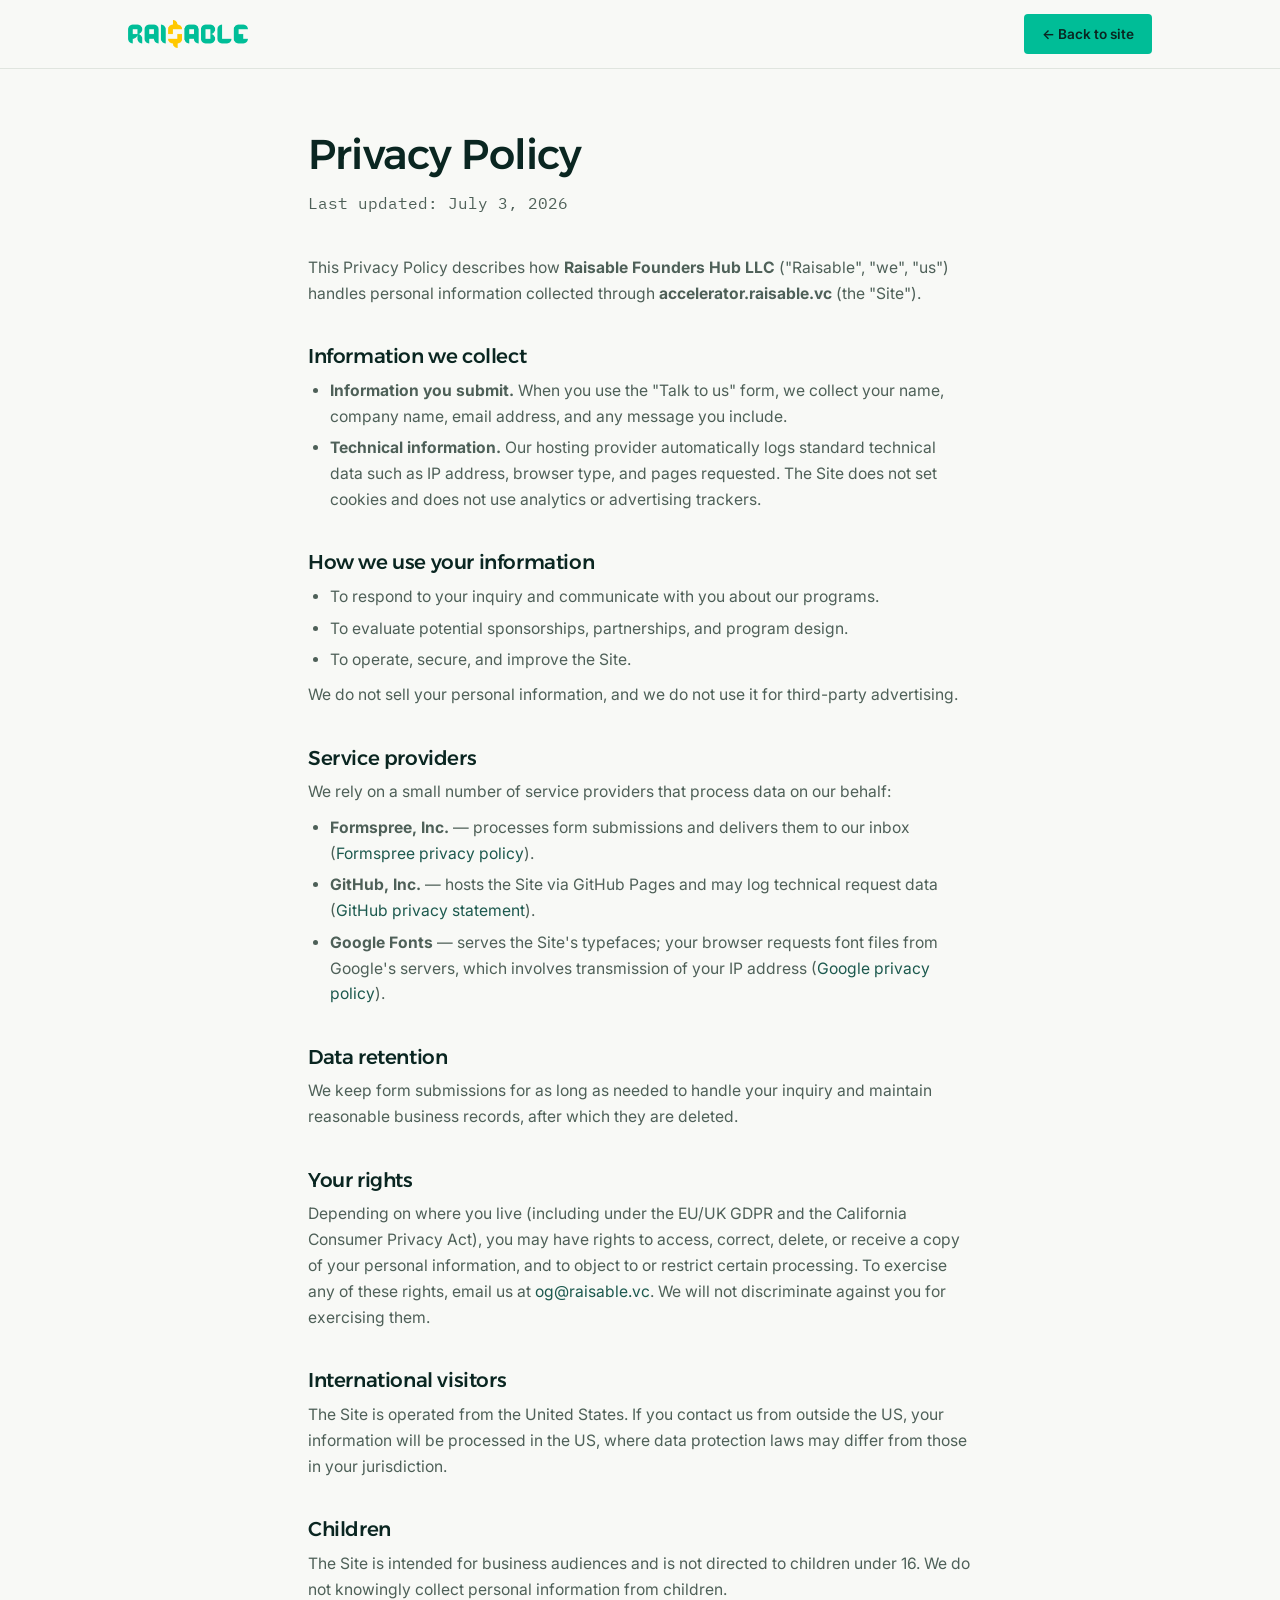
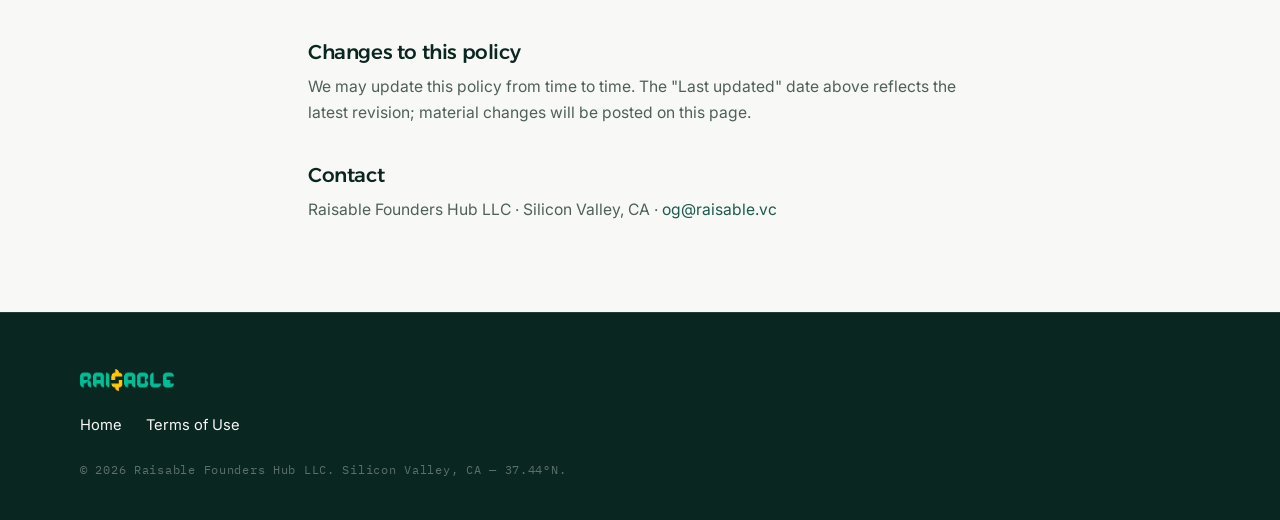
==== privacy.html @ 4e5933c9 "Legal pages + alternating dark-gradient sections - Privacy Policy and Terms of Use (Raisable Founder" ====
<!DOCTYPE html>
<html lang="en">
<head>
  <meta charset="UTF-8">
  <meta name="viewport" content="width=device-width, initial-scale=1.0">
  <title>Privacy Policy | Raisable</title>
  <meta name="description" content="Privacy Policy for accelerator.raisable.vc, operated by Raisable Founders Hub LLC.">
  <meta name="robots" content="noindex">
  <link rel="icon" href="data:image/svg+xml,%3Csvg xmlns='http://www.w3.org/2000/svg' viewBox='0 0 32 32'%3E%3Crect width='32' height='32' rx='7' fill='%230A2621'/%3E%3Ctext x='16' y='23' font-family='Arial,sans-serif' font-size='19' font-weight='700' fill='%2300BD97' text-anchor='middle'%3ER%3C/text%3E%3C/svg%3E">
  <link rel="preconnect" href="https://fonts.googleapis.com">
  <link rel="preconnect" href="https://fonts.gstatic.com" crossorigin>
  <link href="https://fonts.googleapis.com/css2?family=Alexandria:wght@400;500;600;700&family=Inter:wght@400;500;600&family=IBM+Plex+Mono:wght@400;500&display=swap" rel="stylesheet">
  <link rel="stylesheet" href="assets/css/style.css">
</head>
<body>

  <header class="nav is-solid">
    <div class="nav-inner">
      <a class="nav-logo" href="index.html" aria-label="Raisable — home">
        <img src="assets/img/logo.png" alt="Raisable" width="122" height="28">
      </a>
      <a class="btn btn-nav" style="margin-left:auto" href="index.html">← Back to site</a>
    </div>
  </header>

  <main class="legal-main">
    <h1>Privacy Policy</h1>
    <p class="legal-updated">Last updated: July 3, 2026</p>

    <p>This Privacy Policy describes how <strong>Raisable Founders Hub LLC</strong>
      ("Raisable", "we", "us") handles personal information collected through
      <strong>accelerator.raisable.vc</strong> (the "Site").</p>

    <h2>Information we collect</h2>
    <ul>
      <li><strong>Information you submit.</strong> When you use the "Talk to us" form, we
        collect your name, company name, email address, and any message you include.</li>
      <li><strong>Technical information.</strong> Our hosting provider automatically logs
        standard technical data such as IP address, browser type, and pages requested.
        The Site does not set cookies and does not use analytics or advertising trackers.</li>
    </ul>

    <h2>How we use your information</h2>
    <ul>
      <li>To respond to your inquiry and communicate with you about our programs.</li>
      <li>To evaluate potential sponsorships, partnerships, and program design.</li>
      <li>To operate, secure, and improve the Site.</li>
    </ul>
    <p>We do not sell your personal information, and we do not use it for third-party
      advertising.</p>

    <h2>Service providers</h2>
    <p>We rely on a small number of service providers that process data on our behalf:</p>
    <ul>
      <li><strong>Formspree, Inc.</strong> — processes form submissions and delivers them to
        our inbox (<a href="https://formspree.io/legal/privacy-policy/" rel="noopener">Formspree privacy policy</a>).</li>
      <li><strong>GitHub, Inc.</strong> — hosts the Site via GitHub Pages and may log
        technical request data (<a href="https://docs.github.com/en/site-policy/privacy-policies/github-general-privacy-statement" rel="noopener">GitHub privacy statement</a>).</li>
      <li><strong>Google Fonts</strong> — serves the Site's typefaces; your browser requests
        font files from Google's servers, which involves transmission of your IP address
        (<a href="https://policies.google.com/privacy" rel="noopener">Google privacy policy</a>).</li>
    </ul>

    <h2>Data retention</h2>
    <p>We keep form submissions for as long as needed to handle your inquiry and maintain
      reasonable business records, after which they are deleted.</p>

    <h2>Your rights</h2>
    <p>Depending on where you live (including under the EU/UK GDPR and the California
      Consumer Privacy Act), you may have rights to access, correct, delete, or receive a
      copy of your personal information, and to object to or restrict certain processing.
      To exercise any of these rights, email us at
      <a href="mailto:og@raisable.vc">og@raisable.vc</a>. We will not discriminate against
      you for exercising them.</p>

    <h2>International visitors</h2>
    <p>The Site is operated from the United States. If you contact us from outside the US,
      your information will be processed in the US, where data protection laws may differ
      from those in your jurisdiction.</p>

    <h2>Children</h2>
    <p>The Site is intended for business audiences and is not directed to children under 16.
      We do not knowingly collect personal information from children.</p>

    <h2>Changes to this policy</h2>
    <p>We may update this policy from time to time. The "Last updated" date above reflects
      the latest revision; material changes will be posted on this page.</p>

    <h2>Contact</h2>
    <p>Raisable Founders Hub LLC · Silicon Valley, CA ·
      <a href="mailto:og@raisable.vc">og@raisable.vc</a></p>
  </main>

  <footer class="footer">
    <div class="footer-inner">
      <img src="assets/img/logo.png" alt="Raisable" width="113" height="26">
      <div class="footer-links">
        <a href="index.html">Home</a>
        <a href="terms.html">Terms of Use</a>
      </div>
      <p class="footer-fine">© 2026 Raisable Founders Hub LLC. Silicon Valley, CA — 37.44°N.</p>
    </div>
  </footer>

</body>
</html>
---- assets/css/style.css ----
/* ============================================================
   Raisable Founders Hub — Accelerator-as-a-Service
   Brand palette (logo book): forest #0A2621 · emerald #00BD97 ·
   yellow #FFC700 · orange #FF6B00 · mid-green #1C594E
   Type: Alexandria (display) · Inter (body) · IBM Plex Mono (data)
   ============================================================ */

:root {
  --paper: #F8F9F6;
  --white: #FFFFFF;
  --ink: #0A2621;
  --soft: #4E6058;
  --line: #E0E5DF;
  --teal: #00BD97;
  --teal-ink: #1C594E;
  --yellow: #FFC700;
  --night: #0A2621;
  --night-soft: rgba(248, 249, 246, 0.72);

  --font-display: "Alexandria", "Avenir Next", sans-serif;
  --font-body: "Inter", -apple-system, "Segoe UI", sans-serif;
  --font-mono: "IBM Plex Mono", "SF Mono", monospace;

  --w-content: 1120px;
  --pad-x: clamp(20px, 5vw, 48px);
}

* { margin: 0; padding: 0; box-sizing: border-box; }

html { scroll-behavior: smooth; }

body {
  font-family: var(--font-body);
  font-size: 17px;
  line-height: 1.65;
  color: var(--ink);
  background: var(--paper);
  -webkit-font-smoothing: antialiased;
}

img, video { max-width: 100%; display: block; }

a { color: var(--teal-ink); text-decoration: none; }
a:hover { text-decoration: underline; text-underline-offset: 3px; }

:focus-visible {
  outline: 2px solid var(--teal);
  outline-offset: 3px;
  border-radius: 2px;
}

.skip-link {
  position: absolute; left: -9999px; top: 0;
  background: var(--ink); color: var(--paper);
  padding: 10px 18px; z-index: 100;
}
.skip-link:focus { left: 12px; top: 12px; }

/* ---------- Typography ---------- */

h1, h2, h3 {
  font-family: var(--font-display);
  font-weight: 500;
  line-height: 1.16;
  letter-spacing: -0.02em;
  text-wrap: balance;
}

/* Alexandria has no italic — accent words carry color instead */
h1 em, h2 em {
  font-style: normal;
  font-weight: 500;
  color: var(--teal-ink);
}

h2 { font-size: clamp(1.8rem, 3.6vw, 2.7rem); margin-bottom: 0.6em; }
h3 { font-size: 1.2rem; line-height: 1.3; }

.eyebrow {
  font-family: var(--font-mono);
  font-size: 0.78rem;
  font-weight: 500;
  letter-spacing: 0.14em;
  text-transform: uppercase;
  color: var(--teal-ink);
  margin-bottom: 1.1rem;
}
.eyebrow::before {
  content: "";
  display: inline-block;
  width: 8px; height: 8px;
  background: var(--teal);
  margin-right: 10px;
  vertical-align: baseline;
}
.eyebrow-light { color: var(--teal); }

.lede { font-size: 1.18rem; line-height: 1.6; color: var(--ink); max-width: 58ch; }
.quiet { color: var(--soft); }
.kicker {
  font-family: var(--font-display);
  font-weight: 500;
  font-size: 1.15rem;
  color: var(--teal-ink);
  margin-top: 1.6rem;
}

/* ---------- Buttons ---------- */

.btn {
  display: inline-block;
  font-family: var(--font-body);
  font-weight: 600;
  font-size: 0.95rem;
  padding: 14px 28px;
  border: 0;
  border-radius: 4px;
  cursor: pointer;
  transition: background-color 0.18s ease, transform 0.18s ease;
}
.btn:hover { text-decoration: none; }

.btn-primary {
  background: var(--teal);
  color: var(--night);
}
.btn-primary:hover { background: #0BD5AC; transform: translateY(-1px); }

.btn-nav {
  background: var(--teal);
  color: var(--night);
  padding: 9px 18px;
  font-size: 0.85rem;
}
.btn-nav:hover { background: #0BD5AC; }

.link-arrow {
  font-size: 0.95rem;
  font-weight: 500;
  color: var(--paper);
  border-bottom: 1px solid rgba(248, 249, 246, 0.4);
  padding-bottom: 2px;
}
.link-arrow:hover { text-decoration: none; border-color: var(--paper); }

/* ---------- Nav ---------- */

.nav {
  position: fixed;
  top: 0; left: 0; right: 0;
  z-index: 50;
  transition: background-color 0.25s ease, box-shadow 0.25s ease;
}
.nav-inner {
  max-width: var(--w-content);
  margin: 0 auto;
  padding: 14px var(--pad-x);
  display: flex;
  align-items: center;
  gap: 32px;
}
.nav-logo img { height: 28px; width: auto; }
.nav-links {
  display: flex;
  gap: 26px;
  margin-left: auto;
}
.nav-links a {
  font-size: 0.88rem;
  font-weight: 500;
  color: var(--paper);
  transition: color 0.2s ease;
}
.nav-links a:hover { color: var(--teal); text-decoration: none; }

.nav.is-solid,
.nav.is-open {
  background: rgba(248, 249, 246, 0.92);
  backdrop-filter: blur(12px);
  box-shadow: 0 1px 0 var(--line);
}
.nav.is-solid .nav-links a,
.nav.is-open .nav-links a { color: var(--ink); }
.nav.is-solid .nav-links a:hover,
.nav.is-open .nav-links a:hover { color: var(--teal-ink); }

/* Hamburger (mobile menu) */
.nav-toggle {
  display: none;
  flex-direction: column;
  justify-content: center;
  gap: 6px;
  width: 40px;
  height: 40px;
  padding: 9px;
  border: 0;
  border-radius: 6px;
  background: transparent;
  cursor: pointer;
}
.nav-toggle span {
  display: block;
  height: 2px;
  width: 100%;
  background: var(--paper);
  border-radius: 2px;
  transition: transform 0.25s ease, background-color 0.25s ease;
}
.nav.is-solid .nav-toggle span,
.nav.is-open .nav-toggle span { background: var(--ink); }
.nav.is-open .nav-toggle span:first-child { transform: translateY(4px) rotate(45deg); }
.nav.is-open .nav-toggle span:last-child { transform: translateY(-4px) rotate(-45deg); }

/* ---------- Hero ---------- */

.hero {
  position: relative;
  min-height: 100svh;
  display: flex;
  flex-direction: column;
  justify-content: flex-end;
  color: var(--paper);
  overflow: hidden;
}

.hero-media {
  position: absolute;
  inset: 0;
  z-index: 0;
}
.hero-media video {
  width: 100%;
  height: 100%;
  object-fit: cover;
}
.hero-scrim {
  position: absolute;
  inset: 0;
  background:
    linear-gradient(to right,
      rgba(10, 38, 33, 0.55) 0%,
      rgba(10, 38, 33, 0.18) 60%,
      rgba(10, 38, 33, 0) 100%),
    linear-gradient(to bottom,
      rgba(10, 38, 33, 0.62) 0%,
      rgba(10, 38, 33, 0.44) 35%,
      rgba(10, 38, 33, 0.72) 72%,
      rgba(10, 38, 33, 0.94) 100%);
}

.hero-content {
  position: relative;
  z-index: 1;
  max-width: var(--w-content);
  width: 100%;
  margin: 0 auto;
  padding: 140px var(--pad-x) 56px;
}

.hero h1 {
  font-size: clamp(2.1rem, 5vw, 3.7rem);
  font-weight: 500;
  max-width: 20ch;
}
.hero h1 em { color: var(--teal); }

.hero-sub {
  margin-top: 1.4rem;
  max-width: 56ch;
  font-size: 1.1rem;
  color: var(--night-soft);
}

.hero-actions {
  margin-top: 2.2rem;
  display: flex;
  align-items: center;
  gap: 28px;
  flex-wrap: wrap;
}

.hero-proof {
  position: relative;
  z-index: 1;
  max-width: var(--w-content);
  width: 100%;
  margin: 0 auto;
  padding: 22px var(--pad-x) 30px;
  border-top: 1px solid rgba(248, 249, 246, 0.22);
  display: flex;
  gap: clamp(24px, 4vw, 56px);
  flex-wrap: wrap;
}
.proof-item { display: flex; flex-direction: column; }
.proof-item strong {
  font-family: var(--font-mono);
  font-weight: 500;
  font-size: 1.25rem;
  font-variant-numeric: tabular-nums;
}
.proof-item span {
  font-size: 0.78rem;
  letter-spacing: 0.04em;
  color: rgba(248, 249, 246, 0.62);
}
.proof-wide strong { font-size: 1rem; padding-top: 4px; }

/* ---------- Sections ---------- */

.section {
  padding: clamp(72px, 10vw, 128px) var(--pad-x);
}
/* Dark gradient sections (alternating rhythm: hero dark → light → dark…) */
.section-dark {
  background: linear-gradient(160deg, #000000 0%, #38746B 100%);
  color: var(--paper);
}
.section-dark h2,
.section-dark h3,
.section-dark .funnel-stage { color: #FFFFFF; }
.section-dark h2 em { color: var(--teal); }
.section-dark .eyebrow { color: var(--teal); }
.section-dark .lede { color: rgba(248, 249, 246, 0.92); }
.section-dark .section-body p:not(.lede) { color: rgba(248, 249, 246, 0.78); }
.section-dark .quiet { color: rgba(248, 249, 246, 0.6); }
.section-dark .funnel-num { color: #FFFFFF; }
.section-dark .funnel-note { color: rgba(248, 249, 246, 0.65); }
.section-dark .funnel-ledger { border-top-color: rgba(248, 249, 246, 0.85); }
.section-dark .funnel-row { border-bottom-color: rgba(248, 249, 246, 0.18); }
.section-dark .funnel-row::before { color: rgba(248, 249, 246, 0.5); }
.section-dark .funnel-row-accent { border-bottom-color: rgba(248, 249, 246, 0.85); }
.section-dark .funnel-row-accent .funnel-num,
.section-dark .funnel-row-accent .funnel-stage { color: var(--teal); }
.section-dark .included-list { border-top-color: rgba(248, 249, 246, 0.22); }
.section-dark .included-list li {
  border-bottom-color: rgba(248, 249, 246, 0.22);
  color: rgba(248, 249, 246, 0.85);
}
.section-dark .deliv-plate {
  background: rgba(248, 249, 246, 0.07);
  border: 1px solid rgba(0, 189, 151, 0.3);
}
.section-dark .deliv-plate h3 { color: #FFFFFF; }
.section-dark .deliv-plate p { color: #A9DFD1; }
.section-dark .who-card {
  background: rgba(248, 249, 246, 0.06);
  border-color: rgba(248, 249, 246, 0.16);
}
.section-dark .who-card p { color: rgba(248, 249, 246, 0.75); }

.section-grid {
  max-width: var(--w-content);
  margin: 0 auto;
  display: grid;
  grid-template-columns: 220px 1fr;
  gap: 40px;
}
.section-grid + .section-grid { margin-top: clamp(48px, 6vw, 80px); }

.section-body { max-width: 720px; }
.section-body p + p { margin-top: 1rem; }
.section-body .quiet { margin-top: 1.6rem; }

.fired-list {
  list-style: none;
  margin-top: 1.2rem;
  border-top: 1px solid var(--line);
}
.fired-list li {
  padding: 18px 0 18px 28px;
  border-bottom: 1px solid var(--line);
  color: var(--soft);
  position: relative;
}
.fired-list li::before {
  content: "×";
  position: absolute;
  left: 2px;
  font-family: var(--font-mono);
  color: var(--teal-ink);
}
.fired-list strong { color: var(--ink); font-weight: 600; }

.included-list {
  list-style: none;
  border-top: 1px solid var(--line);
}
.included-list li {
  padding: 14px 0 14px 28px;
  border-bottom: 1px solid var(--line);
  position: relative;
}
.included-list li::before {
  content: "—";
  position: absolute;
  left: 0;
  font-family: var(--font-mono);
  color: var(--teal);
}

/* ---------- Funnel ledger (signature) ---------- */

.funnel {
  max-width: var(--w-content);
  margin: clamp(56px, 7vw, 96px) auto;
}
.funnel-title { margin-bottom: 0; }

.funnel-ledger {
  list-style: none;
  counter-reset: stage;
  border-top: 2px solid var(--ink);
  margin-top: 1.2rem;
}
.funnel-row {
  counter-increment: stage;
  display: grid;
  grid-template-columns: 200px 1fr 1.2fr;
  align-items: baseline;
  gap: 24px;
  padding: 26px 0;
  border-bottom: 1px solid var(--line);
  position: relative;
}
.funnel-row::before {
  content: "0" counter(stage);
  position: absolute;
  right: 0;
  top: 10px;
  font-family: var(--font-mono);
  font-size: 0.7rem;
  color: var(--soft);
  letter-spacing: 0.1em;
}
.funnel-num {
  font-family: var(--font-mono);
  font-weight: 500;
  font-size: clamp(2rem, 4.5vw, 3.4rem);
  font-variant-numeric: tabular-nums;
  line-height: 1;
  white-space: nowrap;
}
.funnel-stage {
  font-family: var(--font-display);
  font-size: 1.15rem;
  font-weight: 500;
}
.funnel-note { color: var(--soft); font-size: 0.95rem; }

.funnel-row-accent { border-bottom: 2px solid var(--ink); }
.funnel-row-accent .funnel-num,
.funnel-row-accent .funnel-stage { color: var(--teal-ink); }

/* ---------- Statement (exclusivity) ---------- */

.statement {
  max-width: var(--w-content);
  margin: 0 auto;
}
.statement-h {
  font-size: clamp(2rem, 4.6vw, 3.3rem);
  max-width: 18ch;
}
.statement-h em { color: var(--teal-ink); }
.statement-cols {
  margin-top: 2rem;
  display: grid;
  grid-template-columns: 1fr 1fr;
  gap: 40px;
  max-width: 900px;
  color: var(--soft);
}
.statement-cols p:first-child { color: var(--ink); }

/* ---------- Deliverables table ---------- */

.deliv-grid {
  max-width: var(--w-content);
  margin: clamp(32px, 4vw, 56px) auto 0;
  display: grid;
  grid-template-columns: repeat(3, 1fr);
  gap: 20px;
}
.deliv-plate {
  background: #E7F5EE;
  border-radius: 12px;
  padding: clamp(24px, 2.5vw, 34px);
  aspect-ratio: 1 / 1;
  display: flex;
  flex-direction: column;
  justify-content: flex-start;
  gap: 14px;
}
.deliv-plate h3 {
  font-size: 1.15rem;
  color: var(--ink);
}
.deliv-plate p {
  color: var(--teal-ink);
  font-size: 0.95rem;
  line-height: 1.55;
}

.mid-cta {
  max-width: var(--w-content);
  margin: 48px auto 0;
}

/* ---------- Pilot stats ---------- */

.pilot-stats {
  display: grid;
  grid-template-columns: repeat(3, 1fr);
  gap: 28px;
  margin: 2rem 0;
}
.pilot-stat { display: flex; flex-direction: column; gap: 6px; }
.pilot-stat strong {
  font-family: var(--font-mono);
  font-weight: 500;
  font-size: clamp(2.2rem, 4vw, 3rem);
  font-variant-numeric: tabular-nums;
  line-height: 1;
  color: var(--ink);
}
.pilot-stat > span:last-child { color: var(--soft); font-size: 0.92rem; }

.rule {
  border: 0;
  border-top: 1px solid var(--line);
  margin: 2.2rem 0 0;
}
.all-stats {
  grid-template-columns: repeat(4, 1fr);
  margin: 1.6rem 0 0;
}
.all-stats strong { font-size: clamp(1.7rem, 2.8vw, 2.3rem); color: var(--teal-ink); }
.logo-row {
  display: flex;
  flex-wrap: wrap;
  gap: 14px 34px;
  margin-top: 2rem;
}
.logo-row span {
  font-family: var(--font-display);
  font-weight: 500;
  font-size: 1.1rem;
  color: var(--soft);
}

/* ---------- Who it's for ---------- */

.who-grid {
  max-width: var(--w-content);
  margin: clamp(32px, 4vw, 56px) auto 0;
  display: grid;
  grid-template-columns: repeat(3, 1fr);
  gap: 24px;
}
.who-card {
  background: var(--paper);
  border: 1px solid var(--line);
  border-radius: 6px;
  padding: 30px 28px;
}
.who-card h3 { margin-bottom: 0.7rem; }
.who-card p { color: var(--soft); font-size: 0.97rem; }

/* ---------- Team ---------- */

.team-grid {
  max-width: var(--w-content);
  margin: clamp(32px, 4vw, 56px) auto 0;
  display: grid;
  grid-template-columns: repeat(3, 1fr);
  gap: 24px;
}
.team-card {
  border-top: 2px solid var(--ink);
  padding-top: 22px;
}
.team-photo {
  width: 128px;
  height: 128px;
  object-fit: cover;
  border-radius: 50%;
  margin-bottom: 18px;
}
.team-card h3 { margin-bottom: 2px; }
.team-role {
  font-family: var(--font-mono);
  font-size: 0.78rem;
  text-transform: uppercase;
  letter-spacing: 0.1em;
  color: var(--soft);
  margin-bottom: 0.9rem;
}
.team-card p:last-child { color: var(--soft); font-size: 0.95rem; }

/* ---------- Closing CTA + form ---------- */

.closing {
  background: linear-gradient(160deg, #000000 0%, #38746B 100%);
  color: var(--paper);
  padding: clamp(80px, 10vw, 130px) var(--pad-x);
}
.closing-inner {
  max-width: var(--w-content);
  margin: 0 auto;
}
.closing-copy { max-width: 640px; }
.closing-actions {
  margin-top: 2.2rem;
  display: flex;
  align-items: center;
  gap: 28px;
  flex-wrap: wrap;
}
.closing-actions .closing-contact { margin: 0; }
.closing h2 {
  font-size: clamp(1.9rem, 3.8vw, 2.8rem);
}
.closing h2 em { color: var(--yellow); }
.closing-copy p { color: rgba(248, 249, 246, 0.75); max-width: 46ch; }
.closing-copy p + p { margin-top: 1rem; }
.closing-contact a { color: var(--teal); }
.closing-arrow {
  margin-top: 2.4rem;
  opacity: 0.9;
}

/* ---------- Form modal ---------- */

.form-modal {
  background: #10312A;
  color: var(--paper);
  border: 1px solid rgba(248, 249, 246, 0.16);
  border-radius: 10px;
  padding: 0;
  width: min(520px, calc(100vw - 32px));
  margin: auto;
  box-shadow: 0 24px 80px rgba(10, 38, 33, 0.5);
}
.form-modal::backdrop {
  background: rgba(10, 38, 33, 0.65);
  backdrop-filter: blur(4px);
}
.form-modal[open] {
  animation: modal-in 0.28s cubic-bezier(0.2, 0.8, 0.3, 1);
}
.form-modal[open]::backdrop {
  animation: backdrop-in 0.28s ease;
}
@keyframes modal-in {
  from { opacity: 0; transform: translateY(16px) scale(0.97); }
  to   { opacity: 1; transform: none; }
}
@keyframes backdrop-in {
  from { opacity: 0; }
  to   { opacity: 1; }
}

.modal-close {
  position: absolute;
  top: 14px;
  right: 14px;
  z-index: 1;
  width: 34px;
  height: 34px;
  border: 0;
  border-radius: 50%;
  background: rgba(248, 249, 246, 0.08);
  color: var(--paper);
  font-size: 1.15rem;
  line-height: 1;
  cursor: pointer;
  transition: background-color 0.18s ease;
}
.modal-close:hover { background: rgba(248, 249, 246, 0.18); }

.form-sub {
  color: rgba(248, 249, 246, 0.65);
  font-size: 0.95rem;
  margin: -0.9rem 0 1.4rem;
}

.lead-form {
  padding: clamp(26px, 4vw, 38px);
}
.form-title {
  font-size: 1.3rem;
  margin-bottom: 1.4rem;
}
.field { margin-bottom: 1.1rem; }
.field label {
  display: block;
  font-family: var(--font-mono);
  font-size: 0.75rem;
  text-transform: uppercase;
  letter-spacing: 0.1em;
  color: rgba(248, 249, 246, 0.65);
  margin-bottom: 7px;
}
.field .optional { text-transform: none; letter-spacing: 0; color: rgba(248, 249, 246, 0.4); }
.field input,
.field textarea {
  width: 100%;
  font-family: var(--font-body);
  font-size: 1rem;
  color: var(--paper);
  background: rgba(248, 249, 246, 0.06);
  border: 1px solid rgba(248, 249, 246, 0.2);
  border-radius: 4px;
  padding: 12px 14px;
  transition: border-color 0.18s ease;
}
.field textarea { resize: vertical; }
.field input::placeholder,
.field textarea::placeholder { color: rgba(248, 249, 246, 0.35); }
.field input:focus,
.field textarea:focus {
  outline: none;
  border-color: var(--teal);
}
.field input.is-invalid,
.field textarea.is-invalid { border-color: #E0685A; }

.gotcha { position: absolute; left: -9999px; height: 0; width: 0; opacity: 0; }

.btn-submit { width: 100%; margin-top: 6px; }
.btn-submit[disabled] { opacity: 0.6; cursor: wait; }

.form-status { margin-top: 12px; font-size: 0.92rem; min-height: 1.4em; }
.form-status.ok { color: var(--teal); }
.form-status.err { color: #E0685A; }

/* ---------- FAQ ---------- */

.faq-list {
  border-top: 1px solid var(--line);
  margin-top: 0.5rem;
}
.faq-list details {
  border-bottom: 1px solid var(--line);
}
.faq-list summary {
  cursor: pointer;
  list-style: none;
  font-family: var(--font-display);
  font-size: 1.05rem;
  font-weight: 500;
  padding: 20px 40px 20px 0;
  position: relative;
}
.faq-list summary::-webkit-details-marker { display: none; }
.faq-list summary::after {
  content: "+";
  position: absolute;
  right: 4px;
  top: 50%;
  transform: translateY(-50%);
  font-family: var(--font-mono);
  font-size: 1.2rem;
  color: var(--teal-ink);
  transition: transform 0.2s ease;
}
.faq-list details[open] summary::after {
  content: "–";
}
.faq-list summary:hover { color: var(--teal-ink); }
.faq-list details p {
  color: var(--soft);
  padding: 0 0 20px;
  max-width: 62ch;
}
.faq-list details p + p { padding-top: 0; margin-top: -8px; }

/* ---------- Footer ---------- */

.footer {
  background: var(--night);
  color: rgba(248, 249, 246, 0.6);
  border-top: 1px solid rgba(248, 249, 246, 0.1);
  padding: 56px var(--pad-x) 40px;
}
.footer-inner {
  max-width: var(--w-content);
  margin: 0 auto;
}
.footer-inner img { height: 22px; width: auto; margin-bottom: 16px; }
.footer-tag { font-size: 0.95rem; max-width: 48ch; }
.footer-links {
  display: flex;
  flex-wrap: wrap;
  gap: 24px;
  margin: 22px 0;
}
.footer-links a { color: var(--paper); font-size: 0.92rem; }
.footer-links a:hover { color: var(--teal); }
.footer-fine {
  font-family: var(--font-mono);
  font-size: 0.75rem;
  letter-spacing: 0.06em;
  color: rgba(248, 249, 246, 0.35);
}

/* ---------- Legal pages ---------- */

.legal-main {
  max-width: 760px;
  margin: 0 auto;
  padding: 130px var(--pad-x) 90px;
}
.legal-main h1 { font-size: clamp(1.9rem, 4vw, 2.6rem); margin-bottom: 0.3em; }
.legal-updated {
  font-family: var(--font-mono);
  font-size: 0.78rem;
  color: var(--soft);
  margin-bottom: 2.4rem;
}
.legal-main h2 { font-size: 1.25rem; margin: 2.4rem 0 0.6rem; }
.legal-main p, .legal-main li { color: var(--soft); font-size: 0.98rem; }
.legal-main p + p { margin-top: 0.8rem; }
.legal-main ul { padding-left: 22px; margin: 0.6rem 0; }
.legal-main li { margin: 0.35rem 0; }

/* ---------- Reveal on scroll (Apple-style: rise + settle + focus) ---------- */

.reveal {
  opacity: 0;
  transform: translateY(30px) scale(0.985);
  filter: blur(7px);
  transition:
    opacity 0.9s cubic-bezier(0.16, 1, 0.3, 1),
    transform 0.9s cubic-bezier(0.16, 1, 0.3, 1),
    filter 0.9s cubic-bezier(0.16, 1, 0.3, 1);
  transition-delay: var(--reveal-delay, 0s);
}
.reveal.is-visible {
  opacity: 1;
  transform: none;
  filter: none;
}

/* ---------- Responsive ---------- */

@media (max-width: 900px) {
  .section-grid { grid-template-columns: 1fr; gap: 8px; }
  .statement-cols { grid-template-columns: 1fr; gap: 16px; }
  .who-grid, .team-grid { grid-template-columns: 1fr; }
  .team-card { max-width: 400px; }
  .pilot-stats { grid-template-columns: 1fr 1fr; }
  .all-stats { grid-template-columns: 1fr 1fr; }
  .deliv-grid { grid-template-columns: 1fr 1fr; }
  .deliv-plate { aspect-ratio: auto; min-height: 220px; }
  .funnel-row {
    grid-template-columns: 1fr;
    gap: 6px;
    padding-right: 44px;
  }
  .nav-toggle { display: flex; }
  .nav-links {
    display: none;
    position: absolute;
    top: 100%;
    left: 0;
    right: 0;
    flex-direction: column;
    gap: 0;
    padding: 8px var(--pad-x) 18px;
    background: rgba(248, 249, 246, 0.98);
    box-shadow: 0 12px 24px rgba(10, 38, 33, 0.12);
  }
  .nav.is-open .nav-links { display: flex; }
  .nav-links a {
    color: var(--ink);
    padding: 13px 0;
    font-size: 1rem;
    border-bottom: 1px solid var(--line);
  }
  .nav-links a:last-child { border-bottom: 0; }
}

@media (max-width: 560px) {
  .nav-logo img { height: 15px; }
  .btn-nav { padding: 8px 12px; font-size: 0.78rem; }
  .pilot-stats { grid-template-columns: 1fr; }
  .all-stats { grid-template-columns: 1fr 1fr; }
  .deliv-grid { grid-template-columns: 1fr; }
  .deliv-plate { min-height: 0; }
  .deliv-head { display: none; }
  .deliv-row { grid-template-columns: 1fr; gap: 8px; }
  .hero-proof { gap: 18px 28px; }
}

/* ---------- Reduced motion ---------- */

@media (prefers-reduced-motion: reduce) {
  html { scroll-behavior: auto; }
  .reveal { opacity: 1; transform: none; filter: none; transition: none; }
  .btn, .faq-list summary::after { transition: none; }
  .form-modal[open], .form-modal[open]::backdrop { animation: none; }
}
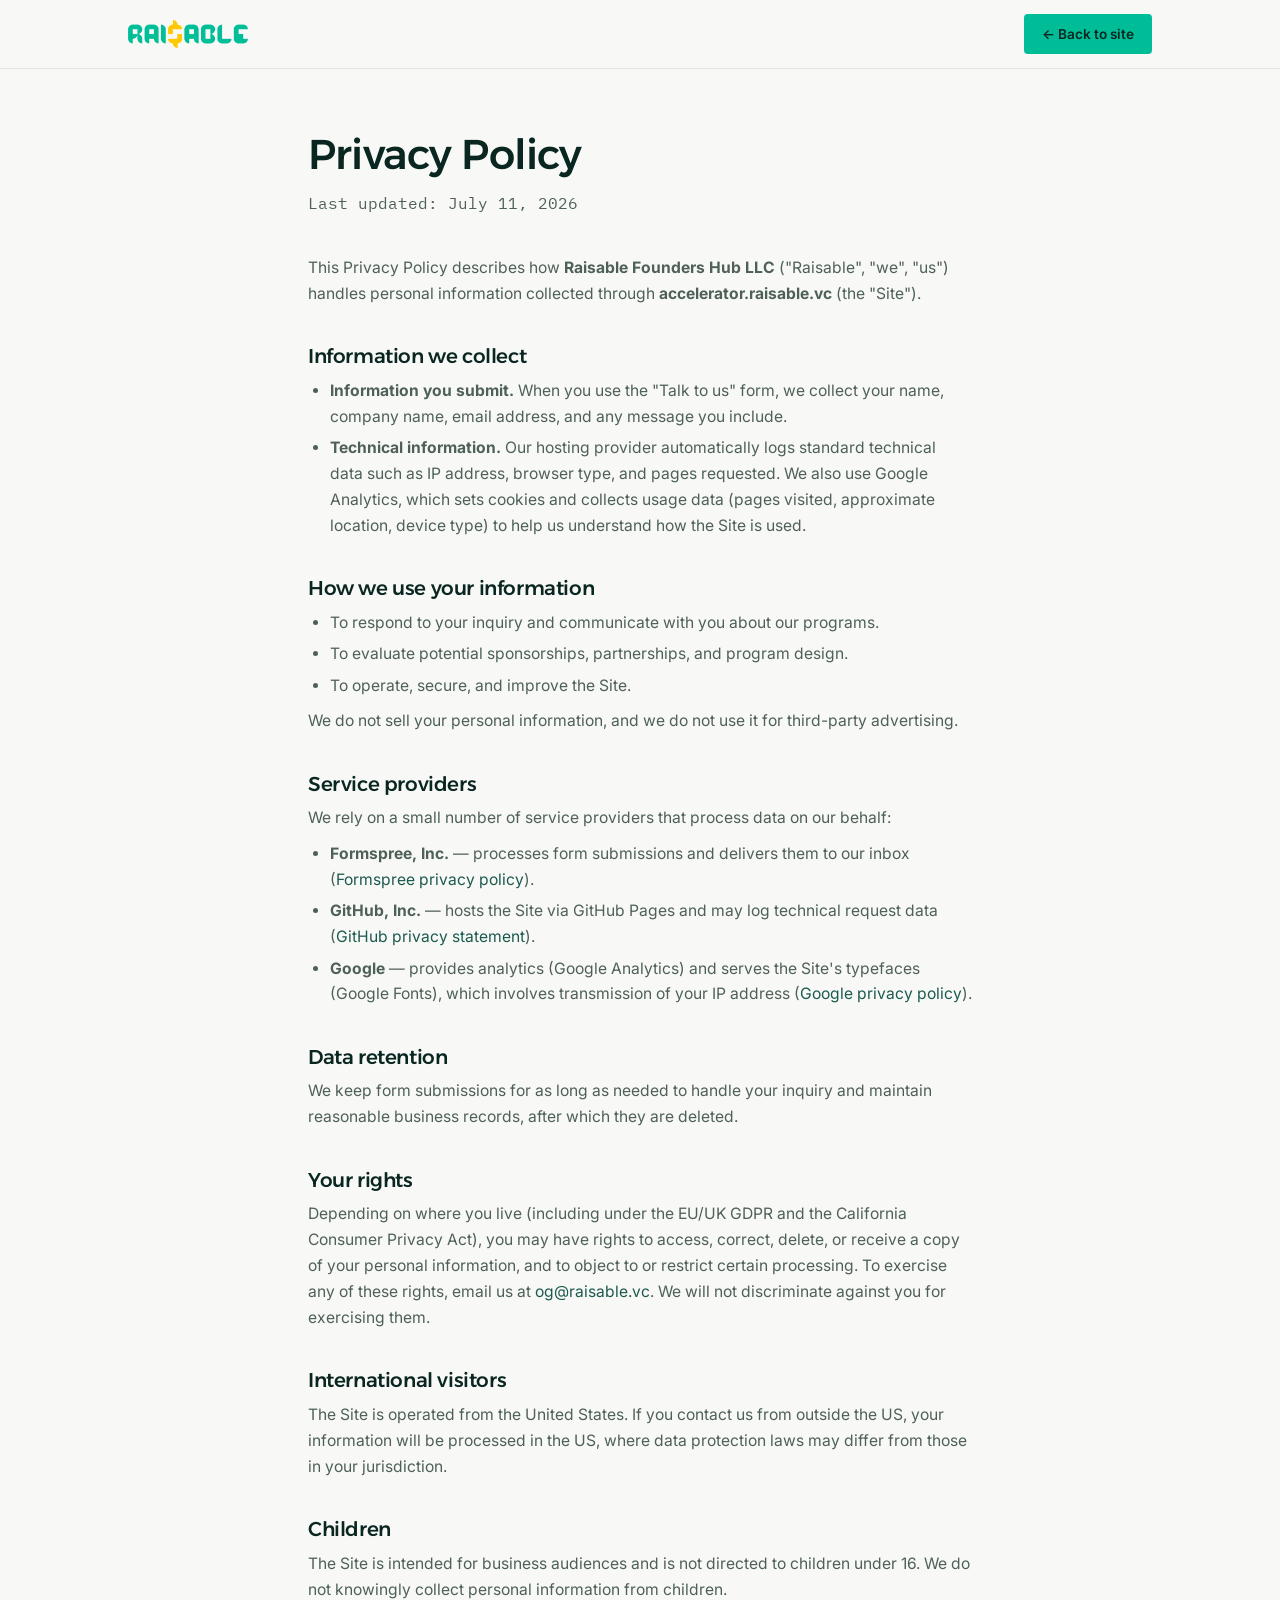
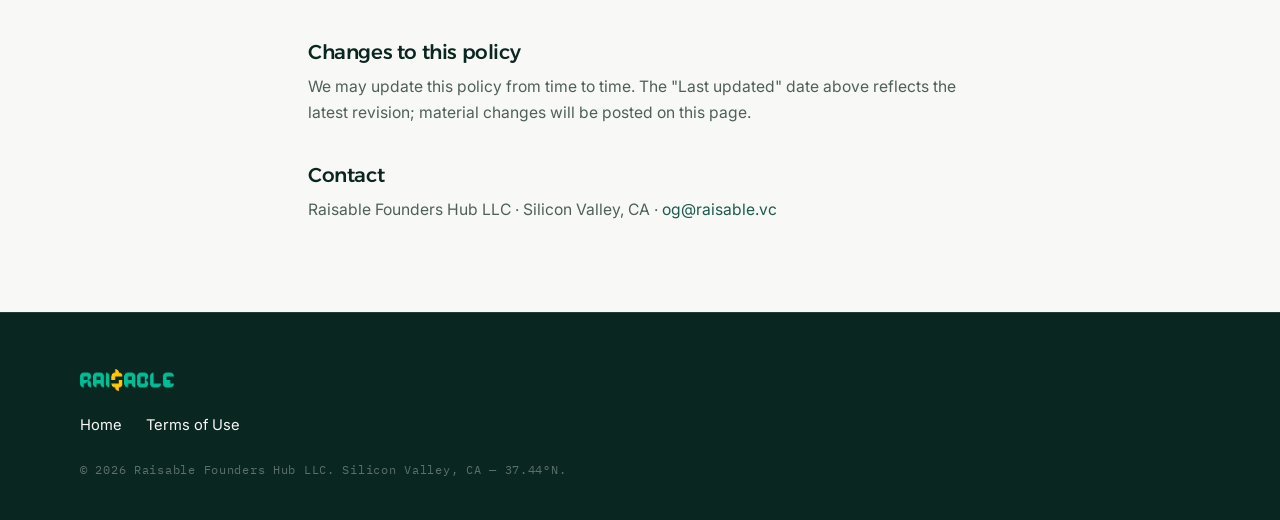
==== commit e64b9cfb: "Google Analytics (GA4) + form events; privacy policy updated accordingly - Same property as raisable" ====
--- a/privacy.html
+++ b/privacy.html
@@ -25,7 +25,7 @@
 
   <main class="legal-main">
     <h1>Privacy Policy</h1>
-    <p class="legal-updated">Last updated: July 3, 2026</p>
+    <p class="legal-updated">Last updated: July 11, 2026</p>
 
     <p>This Privacy Policy describes how <strong>Raisable Founders Hub LLC</strong>
       ("Raisable", "we", "us") handles personal information collected through
@@ -37,7 +37,9 @@
         collect your name, company name, email address, and any message you include.</li>
       <li><strong>Technical information.</strong> Our hosting provider automatically logs
         standard technical data such as IP address, browser type, and pages requested.
-        The Site does not set cookies and does not use analytics or advertising trackers.</li>
+        We also use Google Analytics, which sets cookies and collects usage data (pages
+        visited, approximate location, device type) to help us understand how the Site is
+        used.</li>
     </ul>
 
     <h2>How we use your information</h2>
@@ -56,8 +58,8 @@
         our inbox (<a href="https://formspree.io/legal/privacy-policy/" rel="noopener">Formspree privacy policy</a>).</li>
       <li><strong>GitHub, Inc.</strong> — hosts the Site via GitHub Pages and may log
         technical request data (<a href="https://docs.github.com/en/site-policy/privacy-policies/github-general-privacy-statement" rel="noopener">GitHub privacy statement</a>).</li>
-      <li><strong>Google Fonts</strong> — serves the Site's typefaces; your browser requests
-        font files from Google's servers, which involves transmission of your IP address
+      <li><strong>Google</strong> — provides analytics (Google Analytics) and serves the
+        Site's typefaces (Google Fonts), which involves transmission of your IP address
         (<a href="https://policies.google.com/privacy" rel="noopener">Google privacy policy</a>).</li>
     </ul>
 
--- a/assets/css/style.css
+++ b/assets/css/style.css
@@ -361,33 +361,73 @@
 .section-body p + p { margin-top: 1rem; }
 .section-body .quiet { margin-top: 1.6rem; }
 
-.fired-list {
-  list-style: none;
-  margin-top: 1.2rem;
-  border-top: 1px solid var(--line);
-}
-.fired-list li {
-  padding: 18px 0 18px 28px;
-  border-bottom: 1px solid var(--line);
-  color: var(--soft);
-  position: relative;
-}
-.fired-list li::before {
-  content: "×";
-  position: absolute;
-  left: 2px;
+.fired-grid {
+  display: grid;
+  grid-template-columns: 1fr 1fr;
+  gap: 16px;
+  margin-top: 1.4rem;
+}
+.fired-card {
+  background: var(--white);
+  border: 1px solid var(--line);
+  border-radius: 10px;
+  padding: 22px 24px;
+}
+.fired-card h3 {
+  font-size: 1.02rem;
+  margin-bottom: 0.5rem;
+}
+.fired-card h3 span {
   font-family: var(--font-mono);
   color: var(--teal-ink);
-}
-.fired-list strong { color: var(--ink); font-weight: 600; }
-
+  margin-right: 4px;
+}
+.fired-card p { color: var(--soft); font-size: 0.93rem; line-height: 1.55; }
+
+.fact-chips {
+  display: grid;
+  grid-template-columns: repeat(3, 1fr);
+  gap: 16px;
+  margin-top: 1.8rem;
+}
+.fact-chip {
+  background: rgba(248, 249, 246, 0.06);
+  border: 1px solid rgba(0, 189, 151, 0.3);
+  border-radius: 10px;
+  padding: 20px 22px;
+}
+.fact-chip strong {
+  display: block;
+  font-family: var(--font-display);
+  font-weight: 500;
+  font-size: 1.05rem;
+  color: #FFFFFF;
+  margin-bottom: 0.4rem;
+}
+.fact-chip span {
+  color: #A9DFD1;
+  font-size: 0.9rem;
+  line-height: 1.55;
+}
+
+.included-panel {
+  max-width: var(--w-content);
+  margin: clamp(48px, 6vw, 80px) auto 0;
+  background: rgba(248, 249, 246, 0.06);
+  border: 1px solid rgba(248, 249, 246, 0.16);
+  border-radius: 14px;
+  padding: clamp(26px, 3.5vw, 44px);
+}
+.included-panel .eyebrow { margin-bottom: 0.6rem; }
 .included-list {
   list-style: none;
-  border-top: 1px solid var(--line);
+  display: grid;
+  grid-template-columns: 1fr 1fr;
+  column-gap: 40px;
 }
 .included-list li {
   padding: 14px 0 14px 28px;
-  border-bottom: 1px solid var(--line);
+  border-bottom: 1px solid rgba(248, 249, 246, 0.14);
   position: relative;
 }
 .included-list li::before {
@@ -485,7 +525,7 @@
   background: #E7F5EE;
   border-radius: 12px;
   padding: clamp(24px, 2.5vw, 34px);
-  aspect-ratio: 1 / 1;
+  min-height: 200px;
   display: flex;
   flex-direction: column;
   justify-content: flex-start;
@@ -595,7 +635,23 @@
   color: var(--soft);
   margin-bottom: 0.9rem;
 }
-.team-card p:last-child { color: var(--soft); font-size: 0.95rem; }
+.team-card > p:not(.team-role):not(.team-exp) { color: var(--soft); font-size: 0.95rem; }
+.team-exp {
+  display: flex;
+  flex-wrap: wrap;
+  gap: 8px;
+  margin-top: 16px;
+}
+.team-exp span {
+  font-family: var(--font-mono);
+  font-size: 0.72rem;
+  letter-spacing: 0.06em;
+  color: var(--teal-ink);
+  background: var(--white);
+  border: 1px solid var(--line);
+  border-radius: 999px;
+  padding: 4px 12px;
+}
 
 /* ---------- Closing CTA + form ---------- */
 
@@ -852,7 +908,9 @@
   .pilot-stats { grid-template-columns: 1fr 1fr; }
   .all-stats { grid-template-columns: 1fr 1fr; }
   .deliv-grid { grid-template-columns: 1fr 1fr; }
-  .deliv-plate { aspect-ratio: auto; min-height: 220px; }
+  .deliv-plate { min-height: 180px; }
+  .fact-chips { grid-template-columns: 1fr; }
+  .included-list { grid-template-columns: 1fr; }
   .funnel-row {
     grid-template-columns: 1fr;
     gap: 6px;
@@ -888,6 +946,7 @@
   .all-stats { grid-template-columns: 1fr 1fr; }
   .deliv-grid { grid-template-columns: 1fr; }
   .deliv-plate { min-height: 0; }
+  .fired-grid { grid-template-columns: 1fr; }
   .deliv-head { display: none; }
   .deliv-row { grid-template-columns: 1fr; gap: 8px; }
   .hero-proof { gap: 18px 28px; }
@@ -901,3 +960,439 @@
   .btn, .faq-list summary::after { transition: none; }
   .form-modal[open], .form-modal[open]::backdrop { animation: none; }
 }
+/* ================================================================
+   PORTED FROM raisable.vc MAIN SITE — Team/Advisors cards with
+   framed member panels, border trace, 3D cube mosaic, mobile
+   connected card. Keep in sync with the main site.
+   ================================================================ */
+:root {
+  --plate: #E7F5EE;
+  --ease-out: cubic-bezier(0.23, 1, 0.32, 1);
+}
+
+.team-grid-4 { grid-template-columns: repeat(4, 1fr); gap: 20px; }
+.team-grid-4 .team-card { max-width: none; padding-top: 18px; }
+.team-grid-4 .team-photo { width: 96px; height: 96px; margin-bottom: 14px; }
+.team-grid-4 h3 { font-size: 1.12rem; }
+.team-grid-4 .team-role { font-size: 0.72rem; margin-bottom: 0.7rem; }
+.team-grid-4 .team-card > p:not(.team-role) { font-size: 0.87rem; line-height: 1.55; }
+
+/* badges are links now */
+.team-exp a {
+  font-family: var(--font-mono);
+  font-size: 0.72rem;
+  letter-spacing: 0.06em;
+  color: var(--teal-ink);
+  background: var(--white);
+  border: 1px solid var(--line);
+  border-radius: 999px;
+  padding: 4px 12px;
+  transition: border-color 0.18s ease, color 0.18s ease;
+}
+.team-exp a:hover { border-color: var(--teal); color: var(--ink); text-decoration: none; }
+
+
+/* mobile: 2-up people grid (sharper photos) */
+@media (max-width: 560px) {
+  .team-grid-4 { grid-template-columns: repeat(2, 1fr); gap: 20px 12px; }
+  .team-grid-4 h3 { font-size: 1rem; }
+  .team-grid-4 .team-role { font-size: 0.66rem; }
+}
+
+/* mentor-style portraits: full-width squares, duotone, color on hover */
+.team-grid-4 .team-photo {
+  width: 100%;
+  height: auto;
+  aspect-ratio: 1;
+  object-fit: cover;
+  border-radius: 8px;
+  filter: grayscale(1) contrast(1.05) brightness(1.02);
+  transition: filter 0.35s ease;
+  margin-bottom: 14px;
+}
+.team-grid-4 .team-photo-ai { filter: none; background: var(--plate); }
+/* whenever the framed panel is active (hover OR tap), cards keep only
+   name + role; the rest lives in the panel. Scope to the card's own
+   children so the panel's cloned badges (also inside the grid) still show. */
+.member-panels-on .team-grid-4 .team-card > p:not(.team-role),
+.member-panels-on .team-grid-4 .team-card > .team-exp { display: none; }
+.member-panels-on .team-grid-4 .team-card { cursor: pointer; }
+
+@media (hover: hover) and (pointer: fine) {
+  .team-grid-4 .team-card:hover .team-photo { filter: none; }
+
+  /* ambassadors react to the pointer */
+  .amb-float { transition: border-color 0.2s ease, box-shadow 0.2s ease; cursor: pointer; }
+  .amb-float:hover {
+    border-color: var(--teal);
+    box-shadow: 0 14px 32px rgba(0, 189, 151, 0.28);
+    animation-play-state: paused;
+  }
+  .amb-float:hover img { filter: none; }
+}
+
+@media (prefers-reduced-motion: reduce) {
+  .spotlight, .spotlight-card { transition: opacity 0.15s ease; }
+  .spotlight-card { transform: none; }
+}
+
+/* ============================================================
+   Round-22: "Team" title · member panel replaces the full-screen
+   spotlight — info appears below the card, floating above the
+   page, no scrim/blur. (.spotlight styles above are now unused.)
+   ============================================================ */
+
+.team-grid-4 { position: relative; }
+
+.member-panel {
+  position: absolute;
+  left: 0;
+  right: 0;
+  z-index: 20;
+  background: var(--white);
+  border: 1px solid var(--line);
+  border-radius: 14px;
+  padding: clamp(20px, 2.5vw, 30px);
+  box-shadow: 0 24px 60px rgba(10, 38, 33, 0.18);
+  opacity: 0;
+  visibility: hidden;
+  transform: translateY(6px);
+  transition:
+    opacity 0.2s var(--ease-out),
+    transform 0.2s var(--ease-out),
+    visibility 0.2s;
+}
+.member-panel.is-on {
+  opacity: 1;
+  visibility: visible;
+  transform: none;
+}
+.panel-head {
+  display: flex;
+  align-items: baseline;
+  gap: 14px;
+  flex-wrap: wrap;
+  margin-bottom: 10px;
+}
+.panel-head h3 { font-size: 1.25rem; letter-spacing: -0.02em; }
+.panel-role {
+  font-family: var(--font-mono);
+  font-size: 0.72rem;
+  font-weight: 500;
+  letter-spacing: 0.1em;
+  text-transform: uppercase;
+  color: var(--teal-ink);
+}
+.panel-bio {
+  font-size: 0.95rem;
+  line-height: 1.65;
+  color: var(--ink);
+  max-width: 78ch;
+}
+.panel-tags { margin-top: 14px; }
+/* the cloned badge row must escape the desktop name+role-only hiding */
+.member-panel .team-exp {
+  display: flex;
+  flex-wrap: wrap;
+  gap: 8px;
+}
+
+@media (prefers-reduced-motion: reduce) {
+  .member-panel { transform: none; transition: opacity 0.15s ease, visibility 0.15s; }
+}
+
+/* ============================================================
+   Round-23: panel prototype refinements — photo zooms ≤5%
+   inside its frame; panel is card-width, reads as one card.
+   ============================================================ */
+
+.team-photo-wrap {
+  display: block;
+  overflow: hidden;   /* the zoom stays inside the frame */
+  border-radius: 8px;
+  aspect-ratio: 1;
+  margin-bottom: 14px;
+}
+.team-photo-wrap .team-photo {
+  width: 100%;
+  height: 100%;
+  border-radius: 0;
+  margin-bottom: 0;
+  transition: filter 0.35s ease, transform 0.45s var(--ease-out);
+}
+@media (hover: hover) and (pointer: fine) {
+  [data-member-panel]:hover .team-photo { transform: scale(1.05); }
+}
+
+/* card-width panel: one column, attached under the card */
+.member-panel {
+  left: auto;
+  right: auto;
+  padding: 16px 18px 18px;
+  border-radius: 12px;
+}
+.panel-head { gap: 10px; margin-bottom: 8px; }
+.panel-head h3 { font-size: 1.1rem; }
+.panel-role { font-size: 0.66rem; }
+.panel-bio { font-size: 0.87rem; line-height: 1.6; }
+.panel-tags { margin-top: 12px; }
+
+@media (prefers-reduced-motion: reduce) {
+  [data-member-panel]:hover .team-photo { transform: none; }
+}
+
+/* ============================================================
+   Round-24: one-frame member card — the panel is a backdrop
+   frame enclosing photo+name+role, with bio+badges below inside
+   the same frame. No name/role repetition. (.panel-head unused.)
+   ============================================================ */
+
+[data-member-panel] { position: relative; z-index: 21; } /* card paints above its frame */
+
+.member-panel {
+  z-index: 20;
+  border-radius: 14px;
+  padding: 14px; /* sides + bottom; top is set by JS to clear the card */
+}
+
+/* zoom + color keyed to the open state, so they hold while
+   the pointer is down in the details area of the frame */
+.is-spot .team-photo {
+  transform: scale(1.05);
+  filter: none;
+}
+
+@media (prefers-reduced-motion: reduce) {
+  .is-spot .team-photo { transform: none; }
+}
+
+/* ============================================================
+   Round-25: premium frame entrance — a teal dot traces the
+   perimeter; when the square completes, the border stays
+   premium green with a soft traveling shimmer.
+   ============================================================ */
+
+.panel-trace {
+  position: absolute;
+  inset: 0;
+  width: 100%;
+  height: 100%;
+  pointer-events: none;
+  overflow: visible;
+}
+.panel-trace rect { fill: none; }
+
+/* the drawn border line */
+.tr-line {
+  stroke: var(--teal);
+  stroke-width: 1.5;
+  stroke-dasharray: 100 100;
+  stroke-dashoffset: 100;
+}
+.member-panel.is-on .tr-line {
+  animation: tr-draw 0.9s cubic-bezier(0.45, 0, 0.2, 1) 0.12s forwards;
+}
+@keyframes tr-draw { to { stroke-dashoffset: 0; } }
+
+/* the dot riding the drawing tip */
+.tr-dot {
+  stroke: var(--teal);
+  stroke-width: 5;
+  stroke-linecap: round;
+  stroke-dasharray: 0.6 99.4;
+  stroke-dashoffset: 100;
+  opacity: 0;
+  filter: drop-shadow(0 0 5px rgba(0, 189, 151, 0.85));
+}
+.member-panel.is-on .tr-dot {
+  animation: tr-dot-run 0.9s cubic-bezier(0.45, 0, 0.2, 1) 0.12s forwards;
+}
+@keyframes tr-dot-run {
+  0%   { stroke-dashoffset: 100; opacity: 0; }
+  4%   { opacity: 1; }
+  88%  { opacity: 1; }
+  100% { stroke-dashoffset: 0; opacity: 0; }
+}
+
+/* once complete: a soft light glides around the green frame */
+.tr-shine {
+  stroke: rgba(255, 255, 255, 0.85);
+  stroke-width: 1.5;
+  stroke-dasharray: 12 88;
+  opacity: 0;
+}
+.member-panel.is-on .tr-shine {
+  animation: tr-shimmer 3.6s linear 1.15s infinite;
+}
+@keyframes tr-shimmer {
+  0%   { stroke-dashoffset: 100; opacity: 0; }
+  12%  { opacity: 0.75; }
+  88%  { opacity: 0.75; }
+  100% { stroke-dashoffset: 0; opacity: 0; }
+}
+
+@media (prefers-reduced-motion: reduce) {
+  .member-panel.is-on .tr-line { animation: none; stroke-dashoffset: 0; }
+  .tr-dot, .tr-shine { display: none; }
+}
+
+/* ============================================================
+   Round-27: stacking fix — an open frame must float above ALL
+   other cards (incl. the next grid's row below). Idle cards sit
+   at natural stacking; only the active pair gets lifted.
+   ============================================================ */
+
+[data-member-panel] { z-index: auto; }            /* undo the blanket z21 */
+.member-panel.is-on { z-index: 40; }              /* frame above every idle card */
+[data-member-panel].is-spot { z-index: 41; }      /* active card above its frame */
+
+/* ============================================================
+   Round-41: LinkedIn marks — name arrows replaced by a small
+   LinkedIn logo that lives with each person's description
+   (hover panel on desktop, inline on touch, attribution row
+   in testimonials).
+   ============================================================ */
+
+.li-link { display: inline-flex; margin-top: 12px; }
+.li-link img,
+.panel-li img {
+  width: 18px;
+  height: 18px;
+  border-radius: 3px;
+  display: block;
+  transition: transform 0.16s var(--ease-out);
+}
+.li-link:hover img,
+.panel-li:hover img { transform: scale(1.12); }
+
+/* cards show name+role only — the LinkedIn logo appears in the panel (hover or tap) */
+.member-panels-on .team-grid-4 .team-card > .li-link { display: none; }
+.panel-foot {
+  display: flex;
+  align-items: center;
+  gap: 12px;
+  margin-top: 14px;
+}
+.panel-foot .panel-tags { margin-top: 0; }
+/* ============================================================
+   Round-51: mobile connected member card — on phones the panel
+   IS the card: cloned photo + name + role at top, bio + badges
+   below, one frame. Hi-res photo swaps (Vasyl/Jack/Maksymets/
+   Michael) shipped alongside.
+   ============================================================ */
+.member-panel.is-mobile { z-index: 40; }
+.member-panel.is-mobile .panel-head { display: block; margin-bottom: 10px; }
+.member-panel.is-mobile .panel-head .team-photo-wrap { margin-bottom: 12px; }
+.member-panel.is-mobile .panel-head .team-photo {
+  filter: none; /* the open card is in color, like desktop */
+  transform: none;
+}
+.member-panel.is-mobile .panel-head h3 {
+  font-family: var(--font-display);
+  font-size: 1.2rem;
+  margin: 0 0 2px;
+}
+.member-panel.is-mobile .panel-head .team-role {
+  font-family: var(--font-mono);
+  font-size: 0.68rem;
+  letter-spacing: 0.1em;
+  text-transform: uppercase;
+  color: var(--soft);
+  margin: 0 0 10px;
+}
+/* ============================================================
+   Round-65: lightweight 3D cube mosaic — the plate builds from
+   small turning cubes (plain divs, no clones = fast), while the
+   content sweeps in beneath them with one synced diagonal mask.
+   ============================================================ */
+.member-panel .panel-trace { z-index: 7; } /* teal frame above everything */
+.member-panel .panel-body { position: relative; z-index: 2; } /* content above the cubes */
+.member-panel .mosaic-stage {
+  position: absolute;
+  inset: 0;
+  z-index: 1; /* cubes are the plate — under the content */
+  border-radius: inherit;
+  overflow: hidden;
+  perspective: 700px;
+  pointer-events: none;
+}
+.member-panel .mosaic-stage i {
+  position: absolute;
+  display: block;
+  background: var(--white);
+  box-shadow: 0 0 0 0.5px var(--white); /* covers subpixel seams */
+}
+/* while cubes perform, the real plate hides (border stays as the outline
+   the cubes fill in); transition:none kills the panel's own fade */
+.member-panel.is-building {
+  background: transparent;
+  box-shadow: none;
+  transition: none;
+}
+/* the 3D turn — every cube flips in around its own axis */
+@keyframes cube-in {
+  0%   { opacity: 0; transform: rotateY(-90deg); }
+  35%  { opacity: 1; }
+  100% { opacity: 1; transform: rotateY(0deg); }
+}
+@keyframes cube-out {
+  0%   { opacity: 1; transform: rotateY(0deg); }
+  65%  { opacity: 1; }
+  100% { opacity: 0; transform: rotateY(90deg); }
+}
+/* content: a single composited fade timed to the cube wave */
+@keyframes body-fade-in {
+  from { opacity: 0; }
+  to   { opacity: 1; }
+}
+@keyframes body-fade-out {
+  from { opacity: 1; }
+  to   { opacity: 0; }
+}
+@media (prefers-reduced-motion: reduce) {
+  .member-panel .mosaic-stage { display: none; }
+}
+
+/* ============================================================
+   Round-64: while the mobile connected card is open, the black
+   top rules of the grid's cards melt away (and return on close).
+   ============================================================ */
+.team-grid-4 .team-card { transition: border-top-color 0.3s ease; }
+.team-grid-4.is-panel-open .team-card { border-top-color: transparent; }
+
+/* logos inside badge pills (ported follow-up) */
+.team-grid-4 .team-exp a,
+.member-panel .team-exp a { display: inline-flex; align-items: center; gap: 7px; }
+.team-grid-4 .team-exp a img,
+.member-panel .team-exp a img {
+  height: 13px;
+  width: auto;
+  max-width: 56px;
+  object-fit: contain;
+  filter: grayscale(1);
+  opacity: 0.75;
+}
+
+/* ---------- Doc updates 2026-07-11 ---------- */
+/* hero numbers disclaimer */
+.proof-disclaimer {
+  flex-basis: 100%;
+  width: 100%;
+  margin-top: 10px;
+  font-family: var(--font-mono);
+  font-size: 0.68rem;
+  letter-spacing: 0.04em;
+  color: rgba(248, 249, 246, 0.55);
+  font-style: italic;
+}
+/* track-record logo row: brand marks next to the names */
+.logo-row span { display: inline-flex; align-items: center; gap: 8px; }
+.logo-row img {
+  width: 18px;
+  height: 18px;
+  object-fit: contain;
+  border-radius: 4px;
+  filter: grayscale(1);
+  opacity: 0.8;
+}
+.logo-row span:hover img { filter: none; opacity: 1; }
